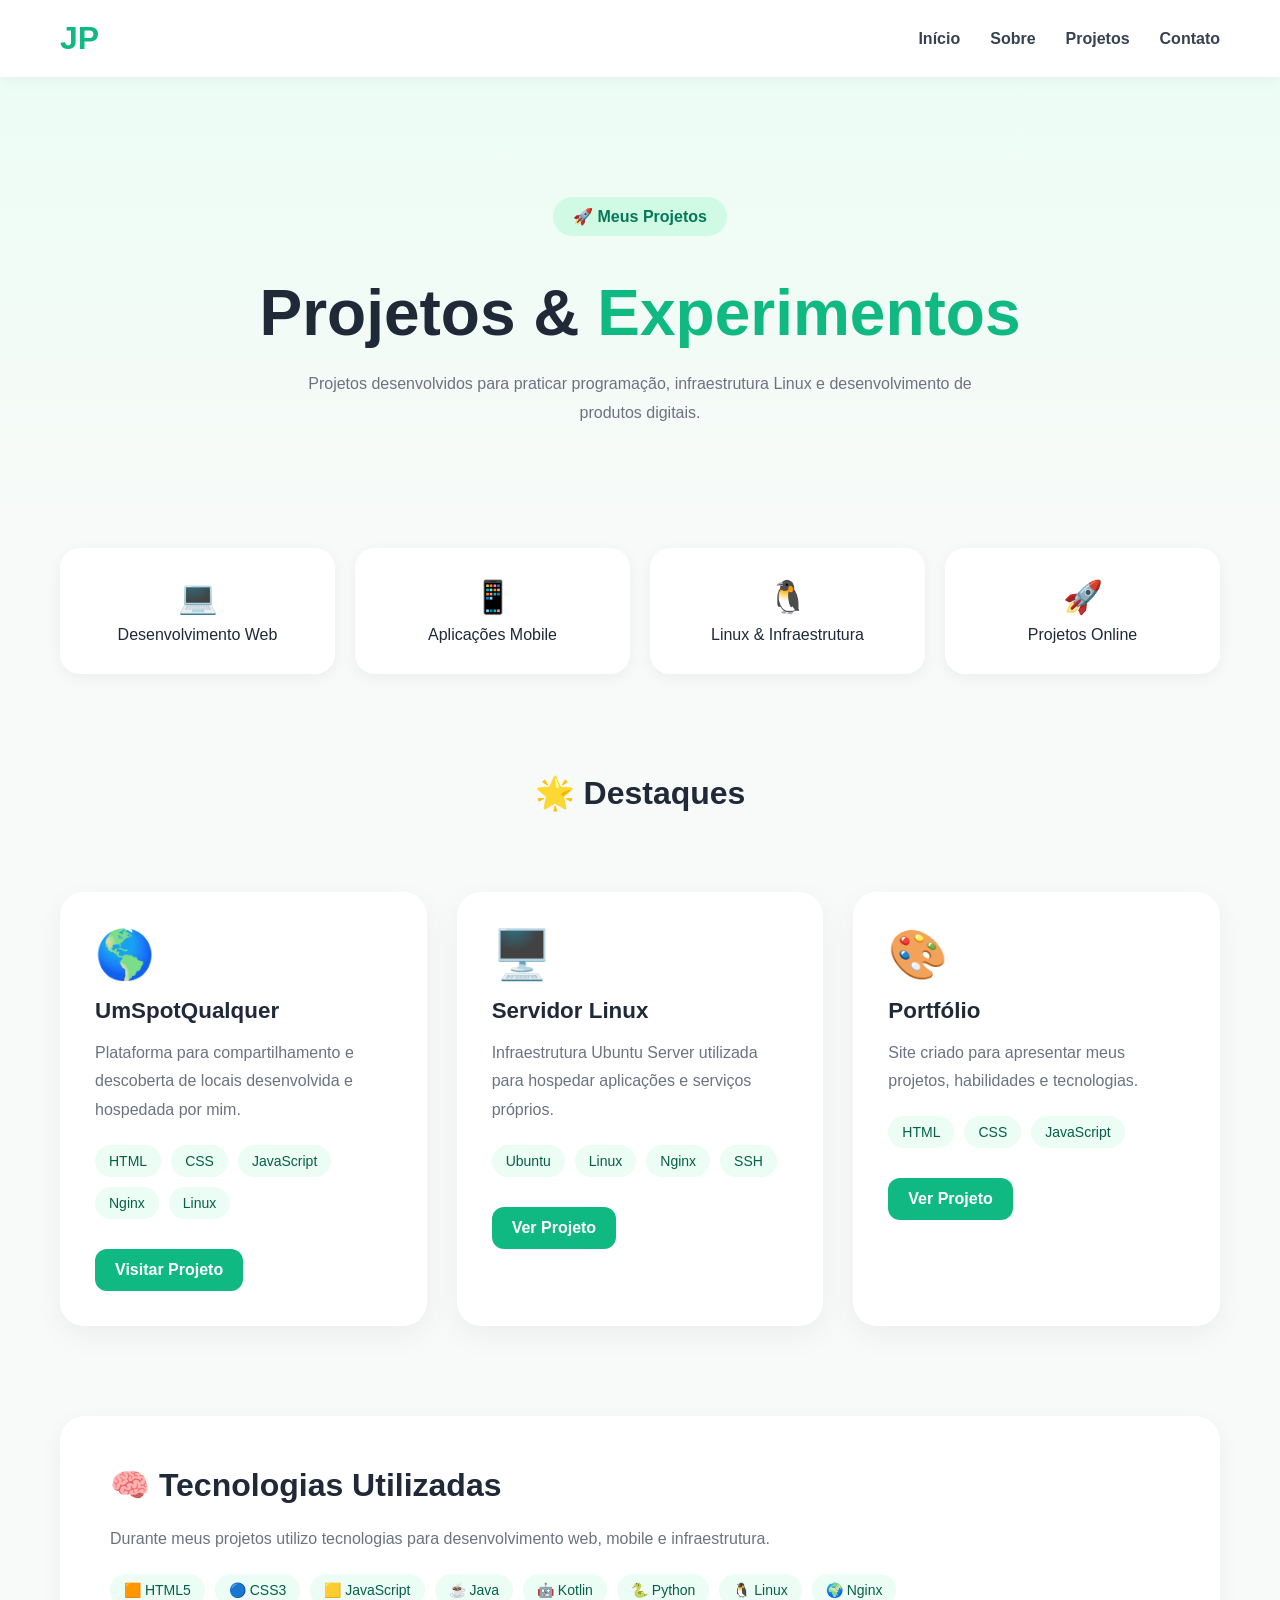
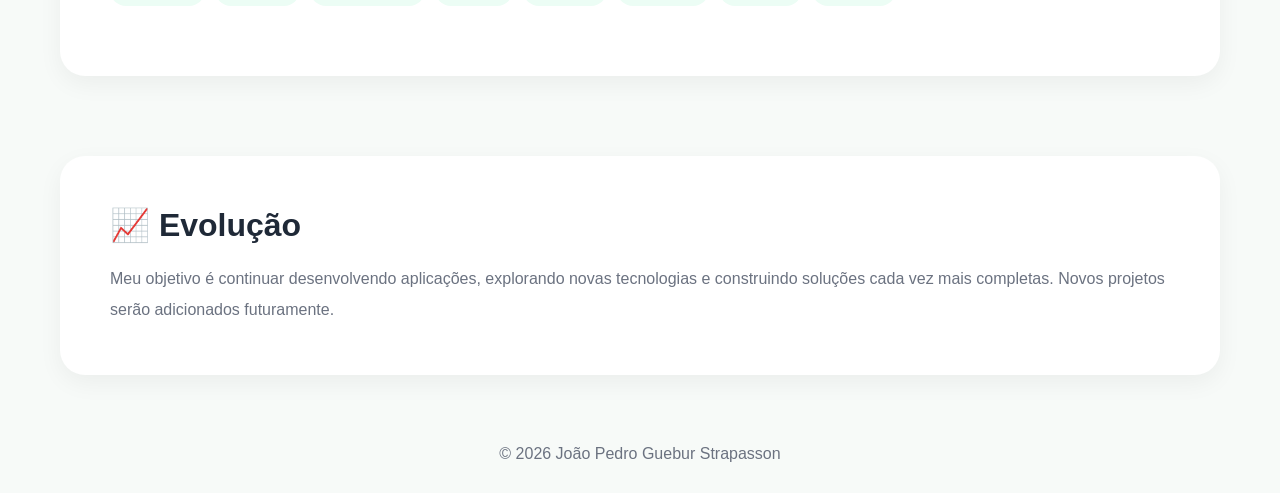
==== projetos.html @ 42988b53 "Primeira versão" ====
<!DOCTYPE html>
<html lang="pt-BR">

<head>

<meta charset="UTF-8">
<meta name="viewport" content="width=device-width, initial-scale=1.0">

<title>Projetos |  João Pedro Guebur Strapasson</title>

<link rel="stylesheet" href="style.css">

</head>

<body>

<header>

<div class="container">

<div class="logo">
JP
</div>

<nav>
<a href="index.html">Início</a>
<a href="index.html#sobre">Sobre</a>
<a href="projetos.html">Projetos</a>
<a href="index.html#contato">Contato</a>
</nav>

</div>

</header>

<section class="hero-projects reveal">

<div class="container">

<span class="badge">
🚀 Meus Projetos
</span>

<h1>
Projetos &
<span>Experimentos</span>
</h1>

<p>

Projetos desenvolvidos para praticar programação,
infraestrutura Linux e desenvolvimento de produtos digitais.

</p>

</div>

</section>

<section class="stats reveal">

<div class="stat-card">
<h2>💻</h2>
<p>Desenvolvimento Web</p>
</div>

<div class="stat-card">
<h2>📱</h2>
<p>Aplicações Mobile</p>
</div>

<div class="stat-card">
<h2>🐧</h2>
<p>Linux & Infraestrutura</p>
</div>

<div class="stat-card">
<h2>🚀</h2>
<p>Projetos Online</p>
</div>

</section>

<section class="container reveal">

<h2 class="section-title">
🌟 Destaques
</h2>

<div class="projects-grid">

<div class="project-card">

<div class="project-icon">
🌎
</div>

<h3>UmSpotQualquer</h3>

<p>

Plataforma para compartilhamento e descoberta
de locais desenvolvida e hospedada por mim.

</p>

<div class="project-techs">

<span>HTML</span>
<span>CSS</span>
<span>JavaScript</span>
<span>Nginx</span>
<span>Linux</span>

</div>

<a
href="https://umspotqualquer.shop:4040"
target="_blank"
class="project-btn">

Visitar Projeto

</a>

</div>

<div class="project-card">

<div class="project-icon">
🖥️
</div>

<h3>Servidor Linux</h3>

<p>

Infraestrutura Ubuntu Server utilizada para
hospedar aplicações e serviços próprios.

</p>

<div class="project-techs">

<span>Ubuntu</span>
<span>Linux</span>
<span>Nginx</span>
<span>SSH</span>

</div>

<a
href="projetos/servidor-linux.html"
class="project-btn">

Ver Projeto

</a>

</div>

<div class="project-card">

<div class="project-icon">
🎨
</div>

<h3>Portfólio</h3>

<p>

Site criado para apresentar meus projetos,
habilidades e tecnologias.

</p>

<div class="project-techs">

<span>HTML</span>
<span>CSS</span>
<span>JavaScript</span>

</div>

<a
href="index.html"
class="project-btn">

Ver Projeto

</a>

</div>

</div>

</section>

<section class="container reveal">

<div class="featured-card">

<h2>🧠 Tecnologias Utilizadas</h2>

<p>

Durante meus projetos utilizo tecnologias para
desenvolvimento web, mobile e infraestrutura.

</p>

<div class="project-techs">

<span>🟧 HTML5</span>
<span>🔵 CSS3</span>
<span>🟨 JavaScript</span>
<span>☕ Java</span>
<span>🤖 Kotlin</span>
<span>🐍 Python</span>
<span>🐧 Linux</span>
<span>🌍 Nginx</span>

</div>

</div>

</section>

<section class="container reveal">

<div class="featured-card">

<h2>📈 Evolução</h2>

<p>

Meu objetivo é continuar desenvolvendo aplicações,
explorando novas tecnologias e construindo soluções
cada vez mais completas.

Novos projetos serão adicionados futuramente.

</p>

</div>

</section>

<footer>

<p>
© 2026 João Pedro Guebur Strapasson
</p>

</footer>

<script src="script.js"></script>

</body>

</html>
---- style.css ----
*{
margin:0;
padding:0;
box-sizing:border-box;
font-family:'Inter',sans-serif;
}

html{
scroll-behavior:smooth;
}

body{
background:#f7faf8;
color:#1f2937;
}

.container{
max-width:1200px;
margin:auto;
padding:0 20px;
}

header{
background:white;
position:sticky;
top:0;
z-index:1000;
box-shadow:0 2px 15px rgba(0,0,0,.05);
}

header .container{
display:flex;
justify-content:space-between;
align-items:center;
padding:20px;
}

.logo{
font-size:32px;
font-weight:800;
color:#10b981;
}

nav{
display:flex;
gap:30px;
}

nav a{
text-decoration:none;
color:#374151;
font-weight:600;
}

.hero{
padding:100px 0;
}

.hero-content{
display:grid;
grid-template-columns:1fr 1fr;
gap:60px;
align-items:center;
}

.hero-image{
display:flex;
justify-content:center;
}

.hero-image img{
width:100%;
max-width:420px;
aspect-ratio:1/1;
object-fit:cover;
border-radius:30px;
border:5px solid #10b981;
box-shadow:0 15px 40px rgba(16,185,129,.25);
}

.badge{
display:inline-block;
background:#d1fae5;
color:#047857;
padding:10px 20px;
border-radius:999px;
margin-bottom:20px;
font-weight:600;
}

.hero h1{
font-size:4rem;
line-height:1.1;
}

.hero h1 span{
color:#10b981;
}

.hero h2{
margin:20px 0;
font-size:1.6rem;
}

.hero p{
line-height:1.8;
color:#6b7280;
}

.buttons{
display:flex;
gap:15px;
margin-top:30px;
flex-wrap:wrap;
}

.btn{
background:#10b981;
color:white;
padding:15px 30px;
border-radius:12px;
text-decoration:none;
font-weight:600;
display:inline-block;
}

.btn-outline{
border:2px solid #10b981;
color:#10b981;
padding:15px 30px;
border-radius:12px;
text-decoration:none;
font-weight:600;
}

.stats{
max-width:1200px;
margin:auto;
padding:40px 20px;
display:grid;
grid-template-columns:repeat(auto-fit,minmax(200px,1fr));
gap:20px;
}

.stat-card{
background:white;
padding:30px;
border-radius:20px;
text-align:center;
box-shadow:0 4px 15px rgba(0,0,0,.05);
}

.stat-card h2{
font-size:2rem;
margin-bottom:10px;
}

.skills{
padding:80px 0;
}

.skills h2{
text-align:center;
margin-bottom:40px;
}

.skills-grid{
display:grid;
grid-template-columns:repeat(auto-fit,minmax(250px,1fr));
gap:25px;
}

.skill-card{
background:white;
padding:30px;
border-radius:20px;
box-shadow:0 4px 15px rgba(0,0,0,.05);
}

.skill-card h3{
margin-bottom:15px;
}

.tech-list{
display:flex;
flex-wrap:wrap;
gap:10px;
}

.tech-list span{
background:#ecfdf5;
color:#065f46;
padding:8px 14px;
border-radius:999px;
font-size:14px;
font-weight:600;
}

#sobre{
padding:80px 0;
}

#sobre h2{
margin-bottom:25px;
}

.about-text{
line-height:2;
color:#4b5563;
max-width:900px;
}

.featured{
padding:80px 0;
}

.featured-card{
background:white;
padding:50px;
border-radius:25px;
box-shadow:0 8px 25px rgba(0,0,0,.05);
}

.project-tag{
display:inline-block;
background:#d1fae5;
color:#047857;
padding:8px 16px;
border-radius:999px;
margin-bottom:15px;
}

.featured-card h2{
font-size:2rem;
margin-bottom:20px;
}

.featured-card p{
line-height:1.8;
color:#6b7280;
}

.project-techs{
display:flex;
flex-wrap:wrap;
gap:10px;
margin:25px 0;
}

.project-techs span{
background:#ecfdf5;
padding:10px 15px;
border-radius:999px;
}

.contact{
padding:100px 0;
text-align:center;
}

.contact p{
margin:20px 0;
font-size:20px;
}

footer{
text-align:center;
padding:30px;
color:#6b7280;
}

@media(max-width:900px){

.hero-content{
grid-template-columns:1fr;
text-align:center;
}

.hero h1{
font-size:3rem;
}

.buttons{
justify-content:center;
}

nav{
gap:15px;
font-size:14px;
}

}

/* ANIMAÇÕES */

.reveal{
    opacity:0;
    transform:translateY(40px);
    transition:all .8s ease;
}

.show{
    opacity:1;
    transform:translateY(0);
}

header{
    transition:.3s;
}

header.scrolled{
    background:white;
    box-shadow:0 10px 30px rgba(0,0,0,.08);
}

.btn,
.btn-outline,
.project-btn{
    transition:.3s;
}

.btn:hover{
    transform:translateY(-3px);
    box-shadow:0 10px 25px rgba(16,185,129,.25);
}

.btn-outline:hover{
    transform:translateY(-3px);
    background:#10b981;
    color:white;
}

.skill-card,
.stat-card,
.project-card{
    transition:.3s;
}

.skill-card:hover,
.stat-card:hover,
.project-card:hover{
    transform:translateY(-8px);
}

.hero-image img{
    animation:float 5s ease-in-out infinite;
}

@keyframes float{

    0%{
        transform:translateY(0px);
    }

    50%{
        transform:translateY(-10px);
    }

    100%{
        transform:translateY(0px);
    }

}

.hero-projects{
    padding:120px 20px 80px;
    text-align:center;
}

.hero-projects h1{
    font-size:4rem;
    margin:20px 0;
}

.hero-projects h1 span{
    color:#10b981;
}

.hero-projects p{
    max-width:700px;
    margin:auto;
    color:#6b7280;
    line-height:1.8;
}

.projects-grid{
    display:grid;
    grid-template-columns:repeat(auto-fit,minmax(320px,1fr));
    gap:25px;
    padding:60px 0;
}

.project-card{
    background:white;
    border-radius:25px;
    padding:35px;
    box-shadow:0 8px 25px rgba(0,0,0,.05);
}

.project-icon{
    font-size:3rem;
    margin-bottom:15px;
}

.project-card h2{
    margin-bottom:15px;
}

.project-card p{
    color:#6b7280;
    line-height:1.8;
}

.project-techs{
    display:flex;
    flex-wrap:wrap;
    gap:10px;
    margin:20px 0;
}

.project-techs span{
    background:#ecfdf5;
    color:#065f46;
    padding:8px 14px;
    border-radius:999px;
    font-size:14px;
}

.project-btn{
    display:inline-block;
    background:#10b981;
    color:white;
    text-decoration:none;
    padding:12px 20px;
    border-radius:12px;
    margin-top:10px;
}

.section-title{
    text-align:center;
    margin:60px 0 30px;
    font-size:2rem;
}

.featured-card{
    margin:40px 0;
}

.featured-card h2{
    margin-bottom:20px;
}

.featured-card p{
    line-height:1.9;
    color:#6b7280;
}

.project-card h3{
    margin-bottom:10px;
}

/* ========================= */
/* MELHORIAS GERAIS */
/* ========================= */

body{
min-height:100vh;
}

section{
overflow:hidden;
}

img{
max-width:100%;
display:block;
}

/* Scrollbar */

::-webkit-scrollbar{
width:10px;
}

::-webkit-scrollbar-track{
background:#f1f5f9;
}

::-webkit-scrollbar-thumb{
background:#10b981;
border-radius:999px;
}

/* ========================= */
/* HOVER PREMIUM */
/* ========================= */

.project-card:hover,
.skill-card:hover,
.stat-card:hover,
.featured-card:hover{

transform:translateY(-8px);

box-shadow:
0 20px 40px rgba(0,0,0,.08);

}

.featured-card,
.project-card,
.skill-card,
.stat-card{

transition:
transform .3s ease,
box-shadow .3s ease;

}

/* ========================= */
/* HERO PROJETOS */
/* ========================= */

.hero-projects{

padding:120px 20px 80px;

background:
linear-gradient(
180deg,
#ecfdf5,
transparent
);

}

.hero-projects h1{

font-size:4rem;

font-weight:800;

}

.hero-projects h1 span{

color:#10b981;

}

/* ========================= */
/* CARDS DE PROJETOS */
/* ========================= */

.projects-grid{

display:grid;

grid-template-columns:
repeat(auto-fit,minmax(320px,1fr));

gap:30px;

padding:50px 0;

}

.project-card{

background:white;

padding:35px;

border-radius:24px;

box-shadow:
0 10px 30px rgba(0,0,0,.05);

}

.project-icon{

font-size:3rem;

margin-bottom:15px;

}

.project-card h3{

font-size:1.4rem;

margin-bottom:15px;

}

.project-card p{

line-height:1.8;

margin-bottom:20px;

}

.project-btn{

display:inline-block;

background:#10b981;

color:white;

padding:12px 20px;

border-radius:12px;

text-decoration:none;

font-weight:600;

transition:.3s;

}

.project-btn:hover{

transform:translateY(-3px);

box-shadow:
0 10px 25px rgba(16,185,129,.25);

}

/* ========================= */
/* SERVIDOR LINUX */
/* ========================= */

.infrastructure{

display:grid;

grid-template-columns:
repeat(auto-fit,minmax(280px,1fr));

gap:25px;

margin-top:40px;

}

.box{

background:white;

padding:25px;

border-radius:20px;

box-shadow:
0 4px 15px rgba(0,0,0,.05);

}

.gallery{

display:grid;

grid-template-columns:
repeat(auto-fit,minmax(300px,1fr));

gap:25px;

margin-top:40px;

}

.gallery img{

border-radius:20px;

box-shadow:
0 4px 15px rgba(0,0,0,.08);

}

/* ========================= */
/* TIMELINE */
/* ========================= */

.timeline{

display:flex;

flex-direction:column;

gap:20px;

margin-top:40px;

}

.timeline-item{

background:white;

padding:25px;

border-left:5px solid #10b981;

border-radius:15px;

box-shadow:
0 4px 15px rgba(0,0,0,.05);

}

/* ========================= */
/* FOTO PERFIL */
/* ========================= */

.hero-image img{

animation:float 6s ease-in-out infinite;

}

@keyframes float{

0%{
transform:translateY(0);
}

50%{
transform:translateY(-12px);
}

100%{
transform:translateY(0);
}

}

/* ========================= */
/* RESPONSIVO */
/* ========================= */

@media(max-width:768px){

.hero h1{
font-size:2.6rem;
}

.hero-projects h1{
font-size:2.5rem;
}

.project-card{
padding:25px;
}

.featured-card{
padding:30px;
}

nav{
gap:10px;
}

}
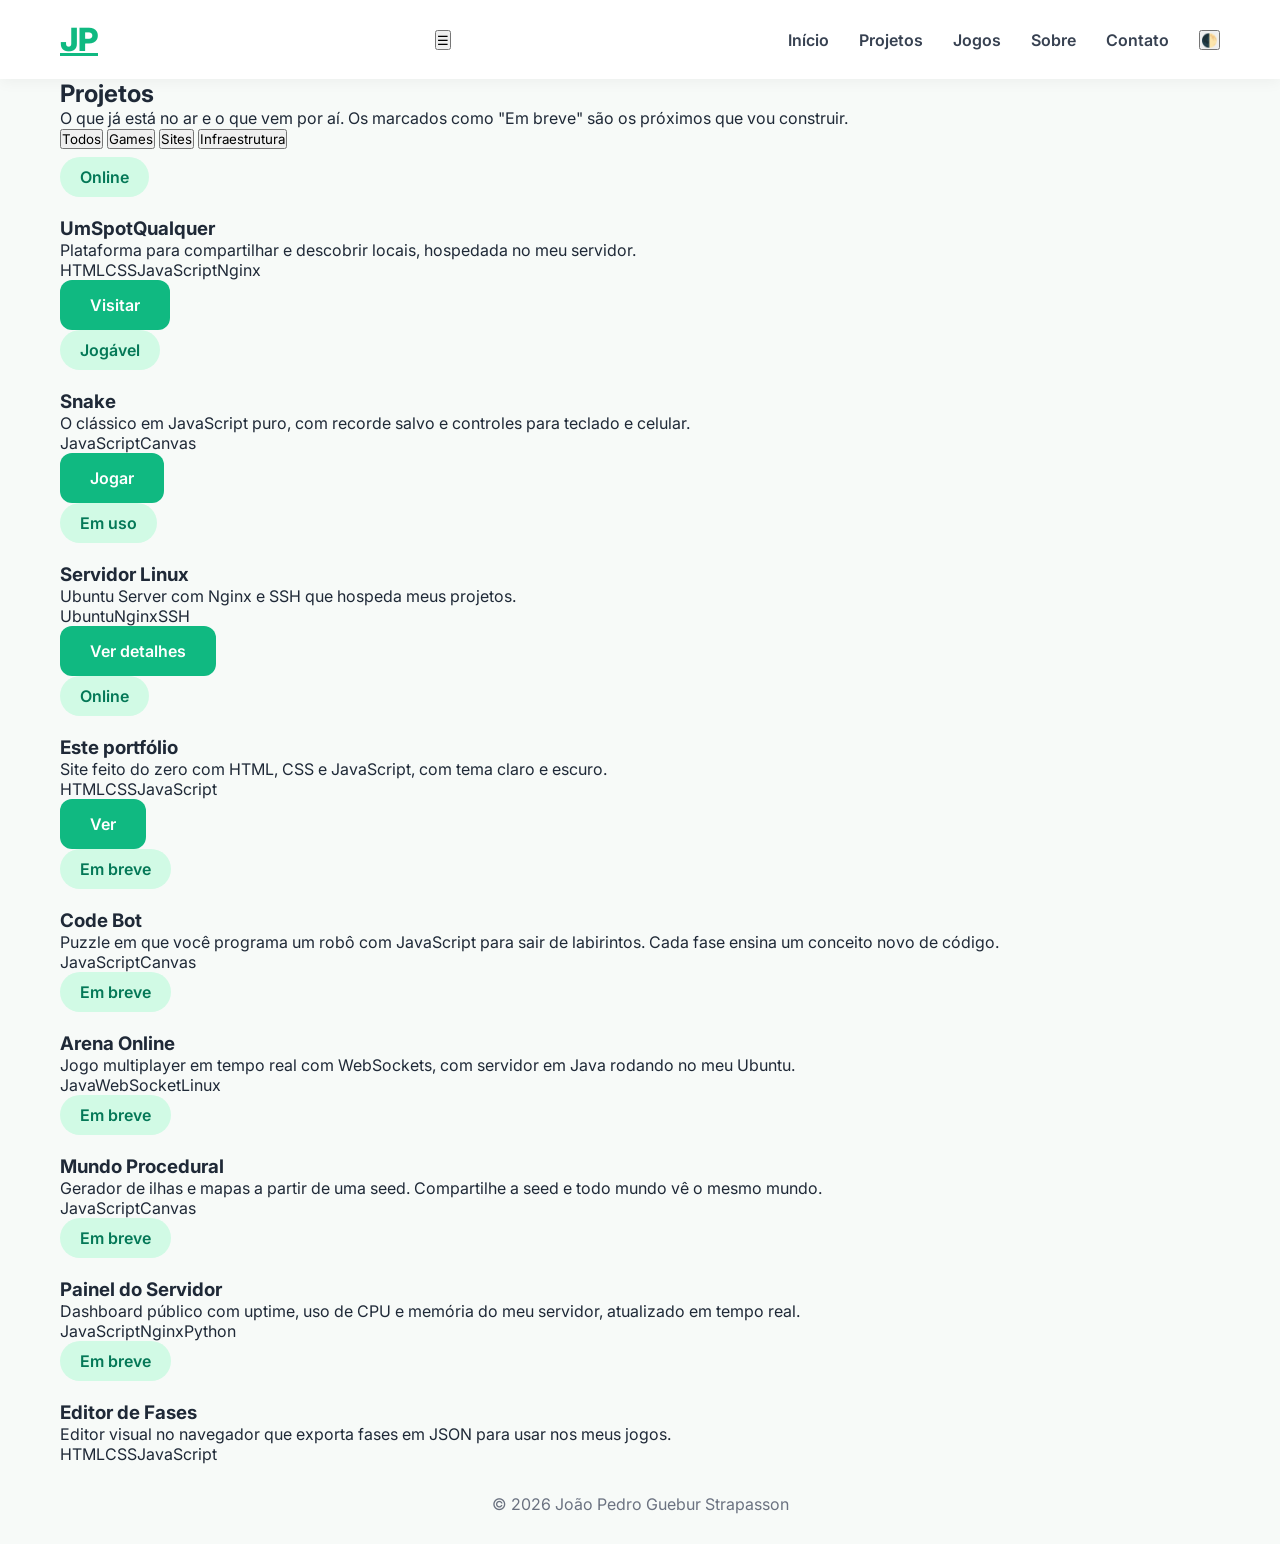
==== commit 6056e25c: "Update project details and meta tags in projetos.html" ====
--- a/projetos.html
+++ b/projetos.html
@@ -1,261 +1,115 @@
 <!DOCTYPE html>
 <html lang="pt-BR">
-
 <head>
-
 <meta charset="UTF-8">
 <meta name="viewport" content="width=device-width, initial-scale=1.0">
-
-<title>Projetos |  João Pedro Guebur Strapasson</title>
-
+<title>Projetos | João Pedro Strapasson</title>
+<meta name="description" content="Games, sites e infraestrutura Linux feitos por João Pedro Strapasson.">
+<meta name="theme-color" content="#10b981">
+<meta property="og:title" content="Projetos | João Pedro Strapasson">
+<meta property="og:description" content="Games, sites e infraestrutura Linux feitos por João Pedro Strapasson.">
+<link rel="icon" href="data:image/svg+xml,%3Csvg xmlns='http://www.w3.org/2000/svg' viewBox='0 0 100 100'%3E%3Crect width='100' height='100' rx='22' fill='%2310b981'/%3E%3Ctext x='50' y='68' font-size='52' font-weight='800' text-anchor='middle' fill='white' font-family='sans-serif'%3EJP%3C/text%3E%3C/svg%3E">
+<link rel="preconnect" href="https://fonts.googleapis.com">
+<link rel="preconnect" href="https://fonts.gstatic.com" crossorigin>
+<link href="https://fonts.googleapis.com/css2?family=Inter:wght@400;500;600;700;800&display=swap" rel="stylesheet">
+<script>try{document.documentElement.dataset.theme=localStorage.getItem('theme')||(matchMedia('(prefers-color-scheme: dark)').matches?'dark':'light')}catch(e){}</script>
 <link rel="stylesheet" href="style.css">
-
 </head>
-
 <body>
 
-<header>
-
-<div class="container">
-
-<div class="logo">
-JP
-</div>
-
-<nav>
-<a href="index.html">Início</a>
-<a href="index.html#sobre">Sobre</a>
-<a href="projetos.html">Projetos</a>
-<a href="index.html#contato">Contato</a>
-</nav>
-
-</div>
-
+<header class="site-header">
+  <div class="container nav-wrap">
+    <a class="logo" href="index.html">JP</a>
+    <button class="menu-btn" aria-label="Abrir menu" aria-expanded="false" aria-controls="menu">☰</button>
+    <nav id="menu"><a href="index.html">Início</a><a href="projetos.html" aria-current="page">Projetos</a><a href="jogos.html">Jogos</a><a href="index.html#sobre">Sobre</a><a href="index.html#contato">Contato</a><button class="theme-btn" aria-label="Alternar tema claro e escuro">🌓</button></nav>
+  </div>
 </header>
 
-<section class="hero-projects reveal">
+<main>
+<section class="page-hero">
+  <div class="container">
+    <h1>Projetos</h1>
+    <p class="lead">O que já está no ar e o que vem por aí. Os marcados como "Em breve" são os próximos que vou construir.</p>
+    <div class="filters" role="group" aria-label="Filtrar projetos">
+      <button data-filter="todos" aria-pressed="true">Todos</button>
+      <button data-filter="games" aria-pressed="false">Games</button>
+      <button data-filter="sites" aria-pressed="false">Sites</button>
+      <button data-filter="infra" aria-pressed="false">Infraestrutura</button>
+    </div>
+  </div>
+</section>
+<section style="padding-top:8px">
+  <div class="container">
+    <div class="grid">
+      <article class="card" data-cat="sites infra">
+        <span class="badge">Online</span>
+        <h3>UmSpotQualquer</h3>
+        <p>Plataforma para compartilhar e descobrir locais, hospedada no meu servidor.</p>
+        <div class="chips"><span>HTML</span><span>CSS</span><span>JavaScript</span><span>Nginx</span></div>
+        <a href="https://umspotqualquer.shop:4040" target="_blank" rel="noopener" class="btn">Visitar</a>
+      </article>
+      <article class="card" data-cat="games">
+        <span class="badge">Jogável</span>
+        <h3>Snake</h3>
+        <p>O clássico em JavaScript puro, com recorde salvo e controles para teclado e celular.</p>
+        <div class="chips"><span>JavaScript</span><span>Canvas</span></div>
+        <a href="jogos.html" class="btn">Jogar</a>
+      </article>
+      <article class="card" data-cat="infra">
+        <span class="badge">Em uso</span>
+        <h3>Servidor Linux</h3>
+        <p>Ubuntu Server com Nginx e SSH que hospeda meus projetos.</p>
+        <div class="chips"><span>Ubuntu</span><span>Nginx</span><span>SSH</span></div>
+        <a href="projetos/servidor-linux.html" class="btn">Ver detalhes</a>
+      </article>
+      <article class="card" data-cat="sites">
+        <span class="badge">Online</span>
+        <h3>Este portfólio</h3>
+        <p>Site feito do zero com HTML, CSS e JavaScript, com tema claro e escuro.</p>
+        <div class="chips"><span>HTML</span><span>CSS</span><span>JavaScript</span></div>
+        <a href="index.html" class="btn">Ver</a>
+      </article>
+      <article class="card planned" data-cat="games sites">
+        <span class="badge soon">Em breve</span>
+        <h3>Code Bot</h3>
+        <p>Puzzle em que você programa um robô com JavaScript para sair de labirintos. Cada fase ensina um conceito novo de código.</p>
+        <div class="chips"><span>JavaScript</span><span>Canvas</span></div>
+        
+      </article>
+      <article class="card planned" data-cat="games infra">
+        <span class="badge soon">Em breve</span>
+        <h3>Arena Online</h3>
+        <p>Jogo multiplayer em tempo real com WebSockets, com servidor em Java rodando no meu Ubuntu.</p>
+        <div class="chips"><span>Java</span><span>WebSocket</span><span>Linux</span></div>
+        
+      </article>
+      <article class="card planned" data-cat="games">
+        <span class="badge soon">Em breve</span>
+        <h3>Mundo Procedural</h3>
+        <p>Gerador de ilhas e mapas a partir de uma seed. Compartilhe a seed e todo mundo vê o mesmo mundo.</p>
+        <div class="chips"><span>JavaScript</span><span>Canvas</span></div>
+        
+      </article>
+      <article class="card planned" data-cat="infra sites">
+        <span class="badge soon">Em breve</span>
+        <h3>Painel do Servidor</h3>
+        <p>Dashboard público com uptime, uso de CPU e memória do meu servidor, atualizado em tempo real.</p>
+        <div class="chips"><span>JavaScript</span><span>Nginx</span><span>Python</span></div>
+        
+      </article>
+      <article class="card planned" data-cat="games sites">
+        <span class="badge soon">Em breve</span>
+        <h3>Editor de Fases</h3>
+        <p>Editor visual no navegador que exporta fases em JSON para usar nos meus jogos.</p>
+        <div class="chips"><span>HTML</span><span>CSS</span><span>JavaScript</span></div>
+        
+      </article>
+    </div>
+  </div>
+</section>
+</main>
 
-<div class="container">
-
-<span class="badge">
-🚀 Meus Projetos
-</span>
-
-<h1>
-Projetos &
-<span>Experimentos</span>
-</h1>
-
-<p>
-
-Projetos desenvolvidos para praticar programação,
-infraestrutura Linux e desenvolvimento de produtos digitais.
-
-</p>
-
-</div>
-
-</section>
-
-<section class="stats reveal">
-
-<div class="stat-card">
-<h2>💻</h2>
-<p>Desenvolvimento Web</p>
-</div>
-
-<div class="stat-card">
-<h2>📱</h2>
-<p>Aplicações Mobile</p>
-</div>
-
-<div class="stat-card">
-<h2>🐧</h2>
-<p>Linux & Infraestrutura</p>
-</div>
-
-<div class="stat-card">
-<h2>🚀</h2>
-<p>Projetos Online</p>
-</div>
-
-</section>
-
-<section class="container reveal">
-
-<h2 class="section-title">
-🌟 Destaques
-</h2>
-
-<div class="projects-grid">
-
-<div class="project-card">
-
-<div class="project-icon">
-🌎
-</div>
-
-<h3>UmSpotQualquer</h3>
-
-<p>
-
-Plataforma para compartilhamento e descoberta
-de locais desenvolvida e hospedada por mim.
-
-</p>
-
-<div class="project-techs">
-
-<span>HTML</span>
-<span>CSS</span>
-<span>JavaScript</span>
-<span>Nginx</span>
-<span>Linux</span>
-
-</div>
-
-<a
-href="https://umspotqualquer.shop:4040"
-target="_blank"
-class="project-btn">
-
-Visitar Projeto
-
-</a>
-
-</div>
-
-<div class="project-card">
-
-<div class="project-icon">
-🖥️
-</div>
-
-<h3>Servidor Linux</h3>
-
-<p>
-
-Infraestrutura Ubuntu Server utilizada para
-hospedar aplicações e serviços próprios.
-
-</p>
-
-<div class="project-techs">
-
-<span>Ubuntu</span>
-<span>Linux</span>
-<span>Nginx</span>
-<span>SSH</span>
-
-</div>
-
-<a
-href="projetos/servidor-linux.html"
-class="project-btn">
-
-Ver Projeto
-
-</a>
-
-</div>
-
-<div class="project-card">
-
-<div class="project-icon">
-🎨
-</div>
-
-<h3>Portfólio</h3>
-
-<p>
-
-Site criado para apresentar meus projetos,
-habilidades e tecnologias.
-
-</p>
-
-<div class="project-techs">
-
-<span>HTML</span>
-<span>CSS</span>
-<span>JavaScript</span>
-
-</div>
-
-<a
-href="index.html"
-class="project-btn">
-
-Ver Projeto
-
-</a>
-
-</div>
-
-</div>
-
-</section>
-
-<section class="container reveal">
-
-<div class="featured-card">
-
-<h2>🧠 Tecnologias Utilizadas</h2>
-
-<p>
-
-Durante meus projetos utilizo tecnologias para
-desenvolvimento web, mobile e infraestrutura.
-
-</p>
-
-<div class="project-techs">
-
-<span>🟧 HTML5</span>
-<span>🔵 CSS3</span>
-<span>🟨 JavaScript</span>
-<span>☕ Java</span>
-<span>🤖 Kotlin</span>
-<span>🐍 Python</span>
-<span>🐧 Linux</span>
-<span>🌍 Nginx</span>
-
-</div>
-
-</div>
-
-</section>
-
-<section class="container reveal">
-
-<div class="featured-card">
-
-<h2>📈 Evolução</h2>
-
-<p>
-
-Meu objetivo é continuar desenvolvendo aplicações,
-explorando novas tecnologias e construindo soluções
-cada vez mais completas.
-
-Novos projetos serão adicionados futuramente.
-
-</p>
-
-</div>
-
-</section>
-
-<footer>
-
-<p>
-© 2026 João Pedro Guebur Strapasson
-</p>
-
-</footer>
-
+<footer><p>© 2026 João Pedro Guebur Strapasson</p></footer>
 <script src="script.js"></script>
-
 </body>
-
-</html>+</html>
